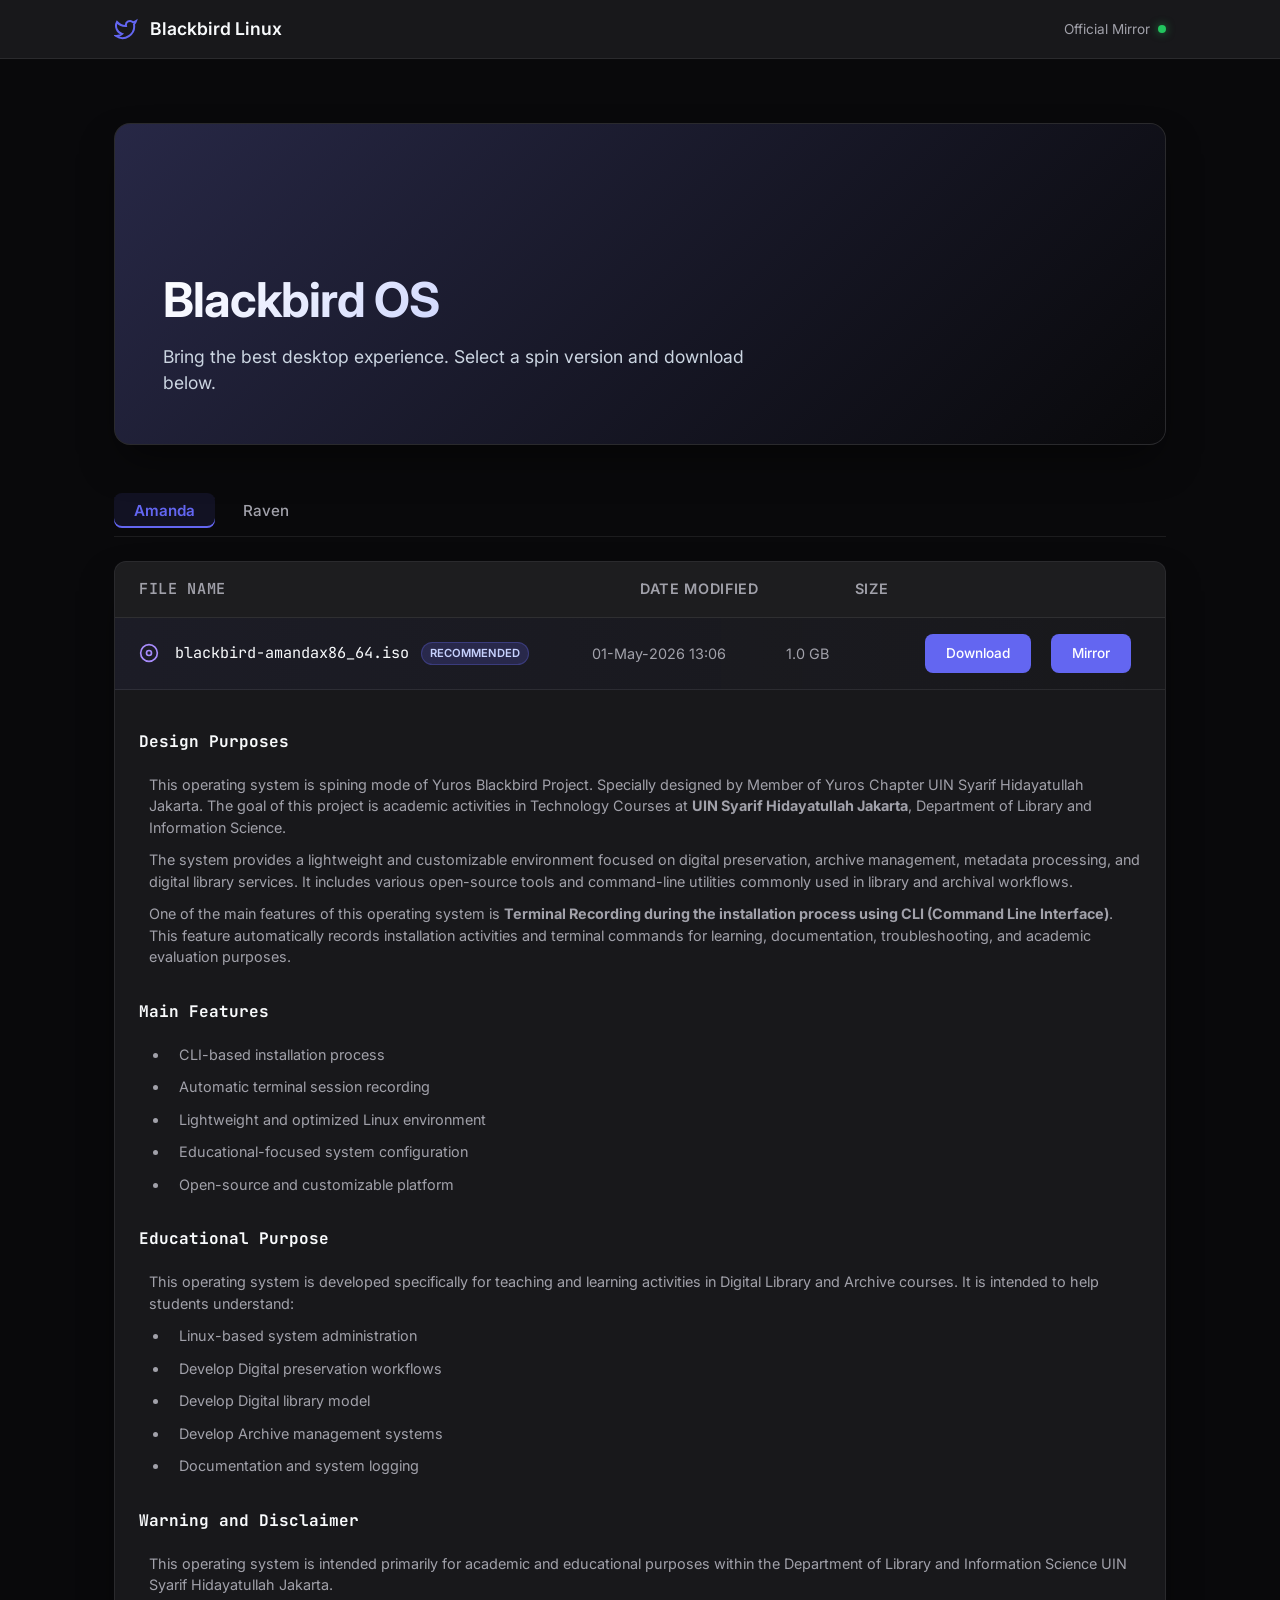
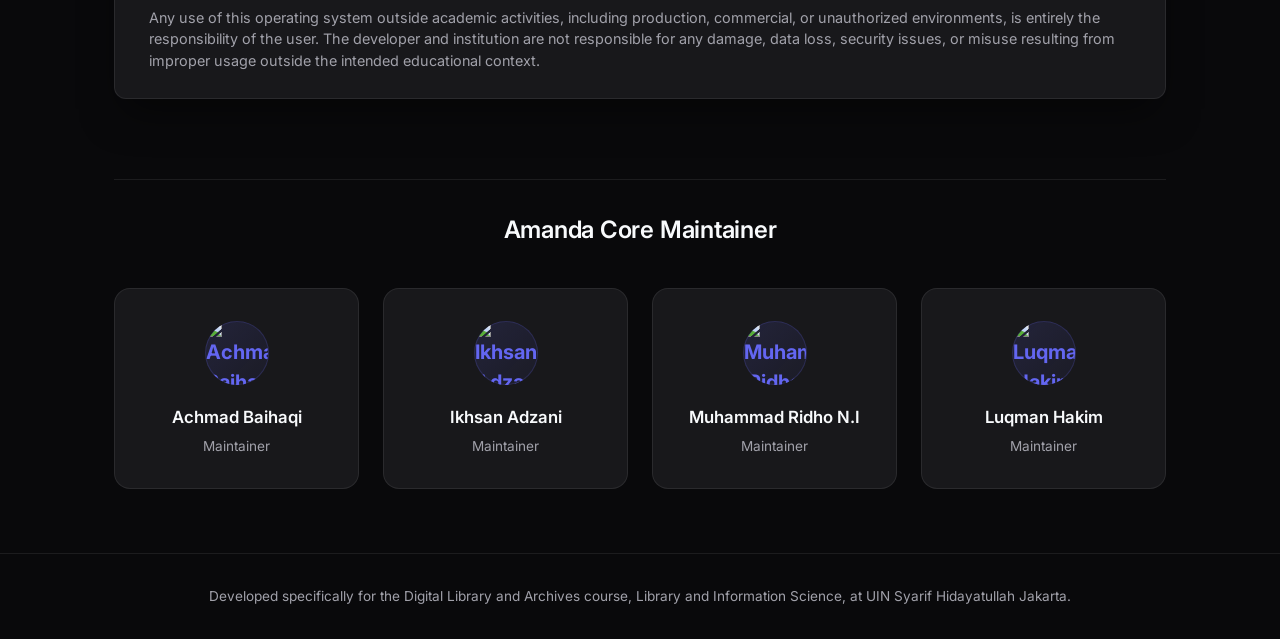
==== download.html @ 9924a671 "update" ====
<!DOCTYPE html>
<html lang="en">
<head>
    <meta charset="UTF-8">
    <meta name="viewport" content="width=device-width, initial-scale=1.0">
    <title>Blackbird OS - Download</title>
    <link rel="stylesheet" href="styles.css">
    <link
        href="https://fonts.googleapis.com/css2?family=Inter:wght@400;500;600;700&family=JetBrains+Mono:wght@400;500&display=swap"
        rel="stylesheet">
</head>

<body>
    <nav class="navbar">
        <div class="container">
            <div class="logo">
                <svg width="24" height="24" viewBox="0 0 24 24" fill="none" stroke="currentColor" stroke-width="2">
                    <path
                        d="M22 4s-.7 2.1-2 3.4c1.6 10-9.4 17.3-18 11.6 2.2.1 4.4-.6 6-2C3 15.5.5 9.6 3 5c2.2 2.6 5.6 4.1 9 4-.9-4.2 4-6.6 7-3.8 1.1 0 3-1.2 3-1.2z" />
                </svg>
                <span>Blackbird Linux</span>
            </div>
            <div class="server-info">
                <span class="host">Official Mirror</span>
                <span class="status-indicator"></span>
            </div>
        </div>
    </nav>

    <main class="container main-content">
        <!-- Hero Section -->
        <div class="hero-section">
            <div class="hero-image-container">
                <!-- Ganti source gambar (src) di bawah ini dengan link gambar hero OS Anda -->
                <img src="hero-placeholder.jpg" alt="Blackbird OS Preview" class="hero-img">
                <div class="hero-content">
                    <h1>Blackbird OS</h1>
                    <p>Bring the best desktop experience. Select a spin version and download below.</p>
                </div>
            </div>
        </div>

        <div class="release-tabs">
            <button class="tab-btn active" id="btn-amanda">Amanda</button>
            <button class="tab-btn" id="btn-blackbird">Raven</button>
        </div>

        <div class="file-browser">
            <div class="browser-header">
                <div class="col-name">File Name</div>
                <div class="col-date">Date Modified</div>
                <div class="col-size">Size</div>
                <div class="col-action"></div>
            </div>
            <div class="file-list" id="list-amanda">
                <!-- ISO Files (Highlight them) -->
                <div class="file-row iso-file">
                    <div class="col-name">
                        <svg class="icon" viewBox="0 0 24 24" fill="none" stroke="currentColor" stroke-width="2">
                            <circle cx="12" cy="12" r="10" />
                            <circle cx="12" cy="12" r="3" />
                        </svg>
                        <div class="file-details">
                            <span class="filename">blackbird-amandax86_64.iso</span>
                            <span class="file-badge">Recommended</span>
                        </div>
                    </div>
                    <div class="col-date">01-May-2026 13:06</div>
                    <div class="col-size">1.0 GB</div>
                    <div class="col-action">
                        <a href="/source/blackbird-amanda.iso" class="btn-download" download>Download</a>
                        <a href="https://onboardcloud.dl.sourceforge.net/project/blackbird/release-beta/blackbird-amanda.iso?viasf=1&fid=47947c083191922f" target="_blank" class="btn-download">Mirror</a>
                        
                    </div>
                </div>
                <div class="describe">

                    <h2 class="col-name">Design Purposes</h2>

                    <p>
                    This operating system is spining mode of Yuros Blackbird Project. Specially designed by Member of Yuros Chapter UIN Syarif Hidayatullah Jakarta. The goal of this project is academic activities in Technology Courses at <strong>UIN Syarif Hidayatullah Jakarta</strong>, Department of Library and Information Science.
                    </p>

                    <p>
                    The system provides a lightweight and customizable environment focused on digital preservation, archive management, metadata processing, and digital library services. It includes various open-source tools and command-line utilities commonly used in library and archival workflows.
                    </p>

                    <p>
                    One of the main features of this operating system is <strong>Terminal Recording during the installation process using CLI (Command Line Interface)</strong>. This feature automatically records installation activities and terminal commands for learning, documentation, troubleshooting, and academic evaluation purposes.
                    </p>

                    <h3 class="col-name">Main Features</h3>

                    <ul>
                        <li>CLI-based installation process</li>
                        <li>Automatic terminal session recording</li>
                        <li>Lightweight and optimized Linux environment</li>
                        <li>Educational-focused system configuration</li>
                        <li>Open-source and customizable platform</li>
                    </ul>

                    <h3 class="col-name">Educational Purpose</h3>

                    <p>
                    This operating system is developed specifically for teaching and learning activities in Digital Library and Archive courses. It is intended to help students understand:
                    </p>

                    <ul>
                        <li>Linux-based system administration</li>
                        <li>Develop Digital preservation workflows</li>
                        <li>Develop Digital library model</li>
                        <li>Develop Archive management systems</li>
                        <li>Documentation and system logging</li>
                    </ul>

                    <h3 class="col-name">Warning and Disclaimer</h3>

                    <p>
                    This operating system is intended primarily for academic and educational purposes within the Department of Library and Information Science UIN Syarif Hidayatullah Jakarta.
                    </p>

                    <p>
                    Any use of this operating system outside academic activities, including production, commercial, or unauthorized environments, is entirely the responsibility of the user. The developer and institution are not responsible for any damage, data loss, security issues, or misuse resulting from improper usage outside the intended educational context.
                    </p>
                </div>
            </div>

            <div class="file-list" id="list-blackbird" style="display: none;">
                <!-- ISO Files for Blackbird -->
                <div class="file-row iso-file">
                    <div class="col-name">
                        <svg class="icon" viewBox="0 0 24 24" fill="none" stroke="currentColor" stroke-width="2">
                            <circle cx="12" cy="12" r="10" />
                            <circle cx="12" cy="12" r="3" />
                        </svg>
                        <div class="file-details">
                            <span class="filename">blackbird-ravenx86_64.iso</span>
                        </div>
                    </div>
                    <div class="col-date">15-Apr-2026 09:20</div>
                    <div class="col-size">1.2 GB</div>
                    <div class="col-action">
                        <a href="#" class="btn-download">Download</a>
                    </div>
                </div>
                <div class="describe">

                    <h2 class="col-name">Design Purposes</h2>

                    <p>
                    This operating system is a core of Blackbird Project and Used for internal member only.
                    </p>


                </div>
            </div>
        </div>

        <!-- Contributors Section -->
        <section class="contributors-section">
            <h2 class="section-title">Amanda Core Maintainer</h2>
            <div class="contributors-grid">
                <div class="contributor-card">
                    <div class="avatar">
                        <img src="/assets/achmad-baihaqi.jpeg" alt="Achmad Baihaqi Avatar" class="avatar-img">
                    </div>
                    <div class="contributor-info">
                        <h3>Achmad Baihaqi</h3>
                        <p>Maintainer</p>
                    </div>
                </div>
                <div class="contributor-card">
                    <div class="avatar">
                        <img src="/assets/ikhsan-adzani.jpeg" alt="Ikhsan Adzani Avatar" class="avatar-img">
                    </div>
                    <div class="contributor-info">
                        <h3>Ikhsan Adzani</h3>
                        <p>Maintainer</p>
                    </div>
                </div>
                <div class="contributor-card">
                    <div class="avatar">
                        <img src="/assets/muhammad-ridho.jpg" alt="Muhammad Ridho Avatar" class="avatar-img">
                    </div>
                    <div class="contributor-info">
                        <h3>Muhammad Ridho N.I</h3>
                        <p>Maintainer</p>
                    </div>
                </div>
                <div class="contributor-card">
                    <div class="avatar">
                        <img src="/assets/luqman-hakim.jpg" alt="Luqman Hakim Avatar" class="avatar-img">
                    </div>
                    <div class="contributor-info">
                        <h3>Luqman Hakim</h3>
                        <p>Maintainer</p>
                    </div>
                </div>
            </div>
        </section>
    </main>

    <footer>
        <div class="server-info>
            <p class=" academic-note">Developed specifically for the Digital Library and Archives course, Library and
            Information Science, at UIN Syarif Hidayatullah Jakarta.</p>
        </div>
    </footer>

    <script src="main.js"></script>
</body>

</html>
---- styles.css ----
:root {
    --bg-main: #09090b;
    --bg-card: #18181b;
    --bg-hover: #27272a;
    --text-main: #f8fafc;
    --text-muted: #a1a1aa;
    --border-color: rgba(255, 255, 255, 0.08);
    --accent: #6366f1;
    --accent-hover: #4f46e5;
    --iso-glow: rgba(99, 102, 241, 0.15);
}

* {
    margin: 0;
    padding: 0;
    box-sizing: border-box;
}

body {
    font-family: 'Inter', -apple-system, BlinkMacSystemFont, "Segoe UI", sans-serif;
    background-color: var(--bg-main);
    color: var(--text-main);
    line-height: 1.5;
    -webkit-font-smoothing: antialiased;
}

.container {
    max-width: 1100px;
    margin: 0 auto;
    padding: 0 1.5rem;
}

/* Navbar */
.navbar {
    border-bottom: 1px solid var(--border-color);
    background: var(--bg-card);
    padding: 1rem 0;
}

.navbar .container {
    display: flex;
    justify-content: space-between;
    align-items: center;
}

.logo {
    display: flex;
    align-items: center;
    gap: 0.75rem;
    font-weight: 600;
    font-size: 1.1rem;
}

.logo svg {
    color: var(--accent);
}

/* Release Tabs */
.release-tabs {
    display: flex;
    gap: 0.5rem;
    margin-bottom: 1.5rem;
    border-bottom: 1px solid var(--border-color);
    padding-bottom: 0.5rem;
}

.tab-btn {
    background: transparent;
    border: none;
    color: var(--text-muted);
    padding: 0.5rem 1.25rem;
    font-size: 0.95rem;
    font-weight: 500;
    cursor: pointer;
    border-radius: 0.5rem;
    transition: all 0.2s ease;
    font-family: 'Inter', sans-serif;
}

.tab-btn:hover {
    color: var(--text-main);
    background: var(--bg-hover);
}

.tab-btn.active {
    background: rgba(99, 102, 241, 0.1);
    color: var(--accent);
    font-weight: 600;
    box-shadow: inset 0 -2px 0 var(--accent);
}

.server-info {
    font-size: 0.85rem;
    color: var(--text-muted);
    display: flex;
    align-items: center;
    gap: 0.5rem;
}

.status-indicator {
    width: 8px;
    height: 8px;
    border-radius: 50%;
    background: #22c55e;
    box-shadow: 0 0 8px rgba(34, 197, 94, 0.6);
}

/* Main Content */
.main-content {
    padding: 4rem 1.5rem;
}

/* Hero Section */
.hero-section {
    margin-bottom: 3rem;
    border-radius: 1rem;
    overflow: hidden;
    position: relative;
    border: 1px solid var(--border-color);
    box-shadow: 0 20px 40px -10px rgba(0, 0, 0, 0.5);
    background: var(--bg-card);
}

.hero-image-container {
    position: relative;
    width: 100%;
    height: 320px;
    background: linear-gradient(135deg, rgba(99, 102, 241, 0.2) 0%, rgba(9, 9, 11, 1) 100%);
    display: flex;
    align-items: flex-end;
    padding: 3rem;
}

.hero-img {
    position: absolute;
    top: 0;
    left: 0;
    width: 100%;
    height: 100%;
    object-fit: cover;
    opacity: 0.3; /* Opacity lowered to keep text highly readable */
    z-index: 1;
}

.hero-content {
    position: relative;
    z-index: 2;
}

.hero-content h1 {
    font-size: clamp(2rem, 5vw, 3rem);
    font-weight: 700;
    margin-bottom: 0.5rem;
    background: linear-gradient(135deg, #ffffff 0%, #a5b4fc 100%);
    -webkit-background-clip: text;
    -webkit-text-fill-color: transparent;
    letter-spacing: -0.02em;
}

.hero-content p {
    color: #cbd5e1;
    font-size: 1.1rem;
    max-width: 600px;
}

.hero-content p.academic-note {
    margin-top: 1.25rem;
    font-size: 0.85rem;
    color: #94a3b8;
    font-style: italic;
    border-left: 2px solid var(--accent);
    padding-left: 0.75rem;
}

img {
    display: block;
    max-width: 100%;
    border-radius: 100%;
    overflow: hidden;
    
}
/* File Browser */
.file-browser {
    background: var(--bg-card);
    border: 1px solid var(--border-color);
    border-radius: 0.75rem;
    overflow: hidden;
    box-shadow: 0 20px 40px -10px rgba(0, 0, 0, 0.5);
}

.browser-header {
    display: grid;
    grid-template-columns: 3.5fr 1.5fr 1fr 1fr;
    padding: 1rem 1.5rem;
    border-bottom: 1px solid var(--border-color);
    background: rgba(255, 255, 255, 0.02);
    font-size: 0.85rem;
    font-weight: 600;
    color: var(--text-muted);
    text-transform: uppercase;
    letter-spacing: 0.05em;
}

.file-list {
    display: flex;
    flex-direction: column;
}

.file-row {
    display: grid;
    grid-template-columns: 3.5fr 1.5fr 1fr 1fr;
    align-items: center;
    padding: 1rem 1.5rem;
    border-bottom: 1px solid var(--border-color);
    text-decoration: none;
    color: var(--text-main);
    transition: background 0.2s ease;
}

.describe {
    padding: 1rem 1.5rem;
}

.describe h2, .describe h3 {
    font-size: 1rem;
    margin-bottom: 1.25em;
}

.describe h2 {
 margin-top: 1.5em ;
}

.describe h3 {
 margin-top: 2em ;
}

.describe p, .describe li {
    color: var(--text-muted);
    font-size: .9rem;
    margin-bottom: .75em;
}

.describe p{
    margin-inline-start: 10px;
}

.describe li {
    margin-inline-start: 30px;
    padding-inline-start: 10px;
}


.file-row:last-child {
    border-bottom: none;
}

.file-row:hover {
    background: var(--bg-hover);
}

.file-row.iso-file {
    background: linear-gradient(90deg, rgba(99, 102, 241, 0.05), transparent);
}

.file-row.iso-file:hover {
    background: linear-gradient(90deg, rgba(99, 102, 241, 0.1), transparent);
}

/* Columns */
.col-name {
    display: flex;
    align-items: center;
    gap: 1rem;
    font-family: 'JetBrains Mono', monospace;
    font-size: 0.95rem;
    word-break: break-all;
}

.col-date, .col-size {
    font-size: 0.9rem;
    color: var(--text-muted);
}

.col-action {
    display: flex;
    justify-content: flex-end;
}

.icon {
    width: 20px;
    height: 20px;
    color: var(--text-muted);
    flex-shrink: 0;
}

.directory .icon {
    color: #60a5fa;
    fill: rgba(96, 165, 250, 0.2);
}

.iso-file .icon {
    color: #a78bfa;
}

.text-file .icon {
    color: #94a3b8;
}

.file-details {
    display: flex;
    align-items: center;
    gap: 0.75rem;
    flex-wrap: wrap;
}

.file-badge {
    font-family: 'Inter', sans-serif;
    font-size: 0.7rem;
    background: rgba(99, 102, 241, 0.2);
    color: #c7d2fe;
    padding: 0.15rem 0.5rem;
    border-radius: 1rem;
    border: 1px solid rgba(99, 102, 241, 0.3);
    font-weight: 600;
    text-transform: uppercase;
}

/* Buttons */
.btn-download {
    display: inline-flex;
    align-items: center;
    justify-content: center;
    padding: 0.5rem 1.25rem;
    background: var(--accent);
    color: #fff;
    text-decoration: none;
    border-radius: 0.5rem;
    font-weight: 500;
    font-size: 0.85rem;
    margin-left: 10px;
    margin-right: 10px;
    transition: all 0.2s;
    font-family: 'Inter', sans-serif;
    border: 1px solid transparent;
}

.btn-download:hover {
    background: var(--accent-hover);
    transform: translateY(-1px);
}

.btn-download.secondary {
    background: transparent;
    border: 1px solid var(--border-color);
    color: var(--text-main);
}

.btn-download.secondary:hover {
    background: rgba(255, 255, 255, 0.05);
    border-color: rgba(255, 255, 255, 0.2);
}

/* Contributors Section */
.contributors-section {
    margin-top: 5rem;
    padding-top: 2rem;
    border-top: 1px solid var(--border-color);
}

.section-title {
    font-size: 1.5rem;
    font-weight: 600;
    margin-bottom: 2.5rem;
    color: var(--text-main);
    text-align: center;
    letter-spacing: -0.01em;
}

.contributors-grid {
    display: grid;
    grid-template-columns: repeat(auto-fit, minmax(180px, 1fr));
    gap: 1.5rem;
}

.contributor-card {
    background: var(--bg-card);
    border: 1px solid var(--border-color);
    border-radius: 1rem;
    padding: 2rem 1.5rem;
    text-align: center;
    transition: transform 0.3s ease, box-shadow 0.3s ease, border-color 0.3s ease;
    cursor: default;
}

.contributor-card:hover {
    transform: translateY(-5px);
    box-shadow: 0 15px 30px -10px rgba(0, 0, 0, 0.5);
    background: var(--bg-hover);
    border-color: rgba(99, 102, 241, 0.3);
}

.avatar {
    width: 64px;
    height: 64px;
    border-radius: 50px;
    background: linear-gradient(135deg, rgba(99, 102, 241, 0.15) 0%, rgba(99, 102, 241, 0.05) 100%);
    border: 1px solid rgba(99, 102, 241, 0.2);
    color: var(--accent);
    display: flex;
    align-items: center;
    justify-content: center;
    font-size: 1.25rem;
    font-weight: 700;
    margin: 0 auto 1.25rem auto;
    font-family: 'Inter', sans-serif;
    transition: all 0.3s ease;
}

.avatar img{
        width: 64px;
    height: 64px;
    border-radius: 50px;
    object-fit: cover;
}

.contributor-card:hover .avatar {
    background: linear-gradient(135deg, rgba(99, 102, 241, 0.3) 0%, rgba(99, 102, 241, 0.1) 100%);
    box-shadow: 0 0 20px rgba(99, 102, 241, 0.15);
    color: #fff;
}

.contributor-info h3 {
    font-size: 1.05rem;
    font-weight: 600;
    color: var(--text-main);
    margin-bottom: 0.35rem;
}

.contributor-info p {
    font-size: 0.85rem;
    color: var(--text-muted);
}

/* Footer */
footer {
    text-align: center;
    padding: 2rem 0;
    color: var(--text-muted);
    font-size: 0.85rem;
    border-top: 1px solid var(--border-color);
}

/* Responsive */
@media (max-width: 900px) {
    .browser-header {
        grid-template-columns: 2fr 1fr 1fr;
    }
    .file-row {
        grid-template-columns: 2fr 1fr 1fr;
    }
    .browser-header .col-date, .file-row .col-date {
        display: none;
    }
}

@media (max-width: 600px) {
    .browser-header {
        display: none;
    }
    .file-row {
        grid-template-columns: 1fr;
        gap: 0.75rem;
        padding: 1.25rem;
    }
    .col-size {
        padding-left: 2.25rem;
        display: inline-block;
        font-size: 0.85rem;
    }
    .col-action {
        justify-content: flex-start;
        padding-left: 2.25rem;
        margin-top: 0.5rem;
    }
}
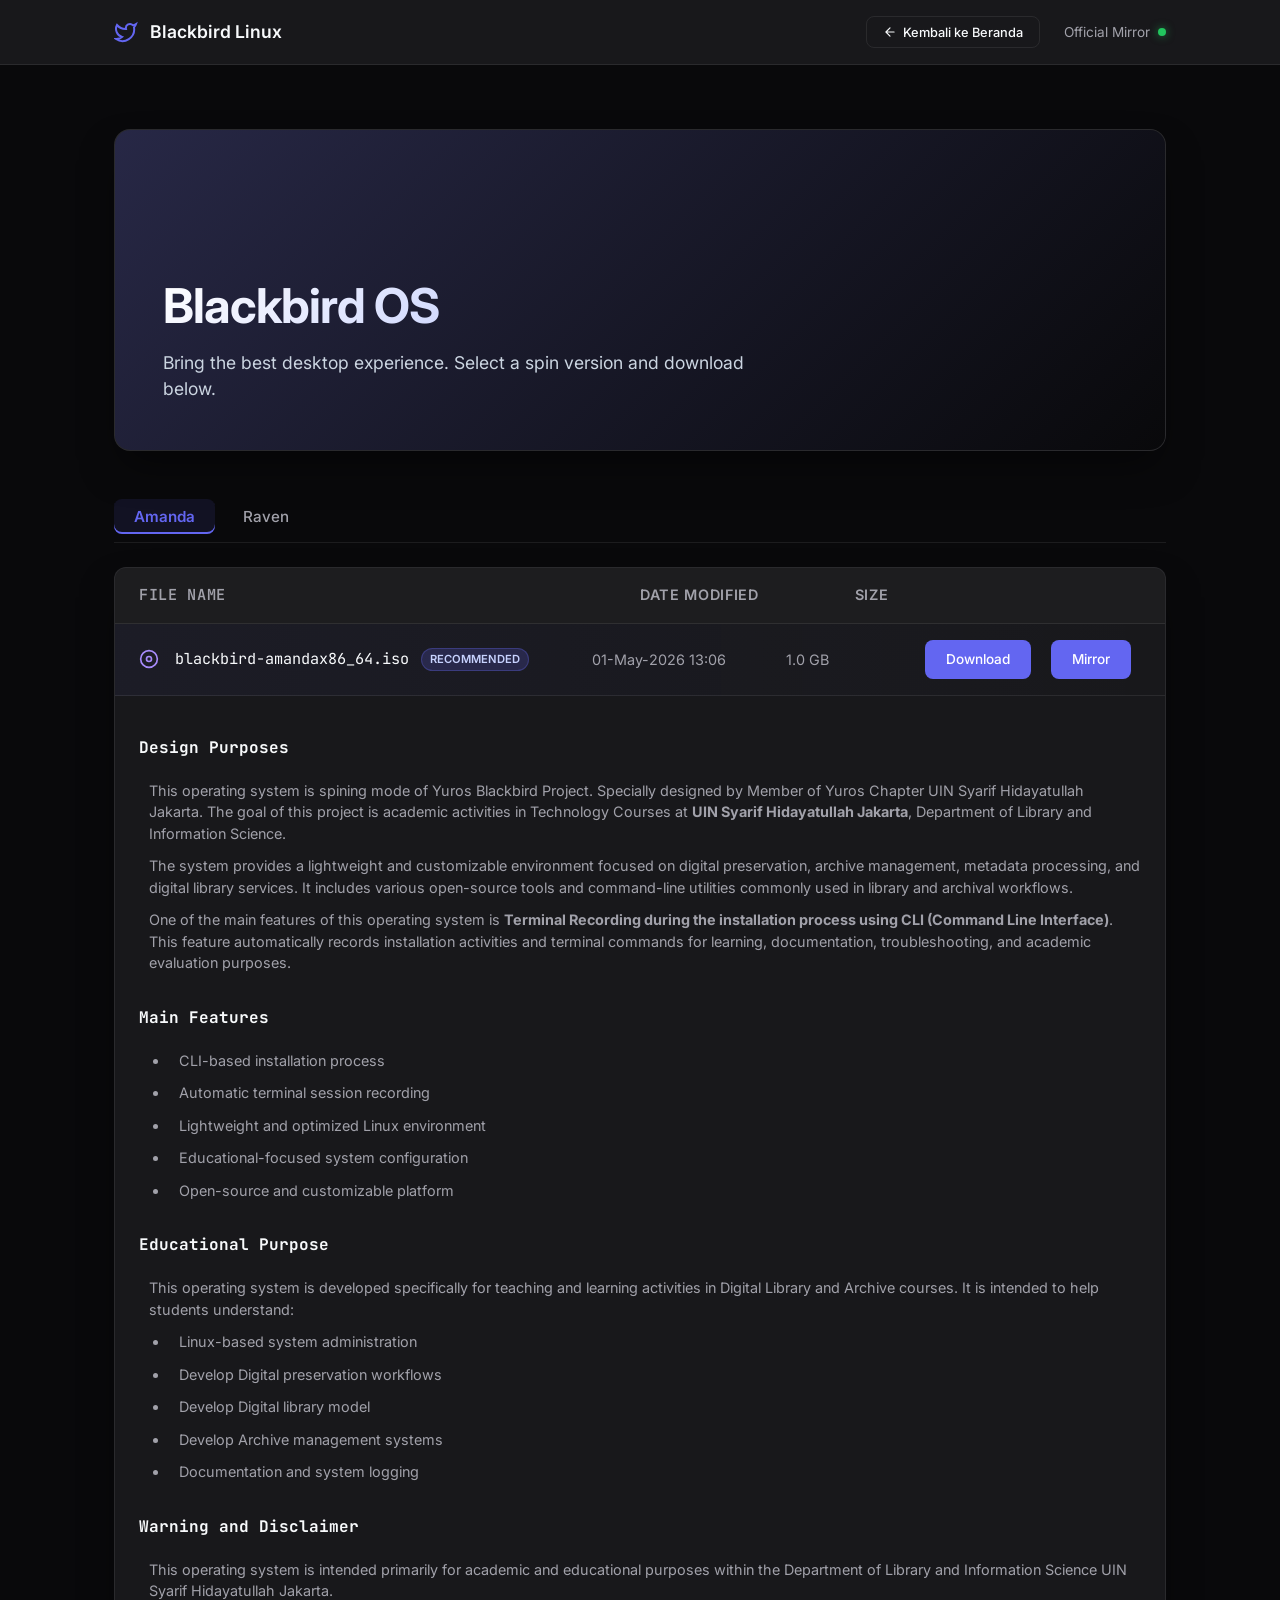
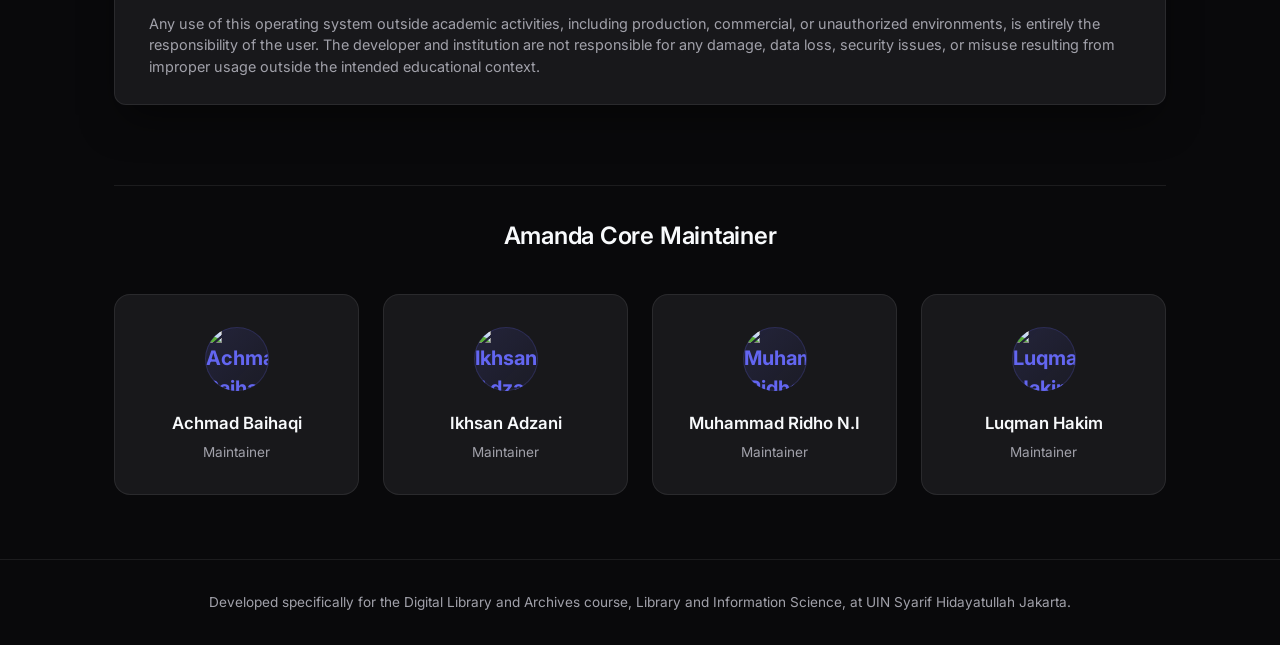
==== commit 5a80535b: "update" ====
--- a/download.html
+++ b/download.html
@@ -20,9 +20,15 @@
                 </svg>
                 <span>Blackbird Linux</span>
             </div>
-            <div class="server-info">
-                <span class="host">Official Mirror</span>
-                <span class="status-indicator"></span>
+            <div class="server-info" style="gap: 1.5rem;">
+                <a href="index.html" class="btn-download secondary" style="margin: 0; padding: 0.35rem 1rem; font-size: 0.8rem; display: inline-flex; align-items: center; gap: 0.35rem;">
+                    <svg width="14" height="14" viewBox="0 0 24 24" fill="none" stroke="currentColor" stroke-width="2" stroke-linecap="round" stroke-linejoin="round"><path d="M19 12H5M12 19l-7-7 7-7"/></svg>
+                    Kembali ke Beranda
+                </a>
+                <div style="display: flex; align-items: center; gap: 0.5rem;">
+                    <span class="host">Official Mirror</span>
+                    <span class="status-indicator"></span>
+                </div>
             </div>
         </div>
     </nav>
